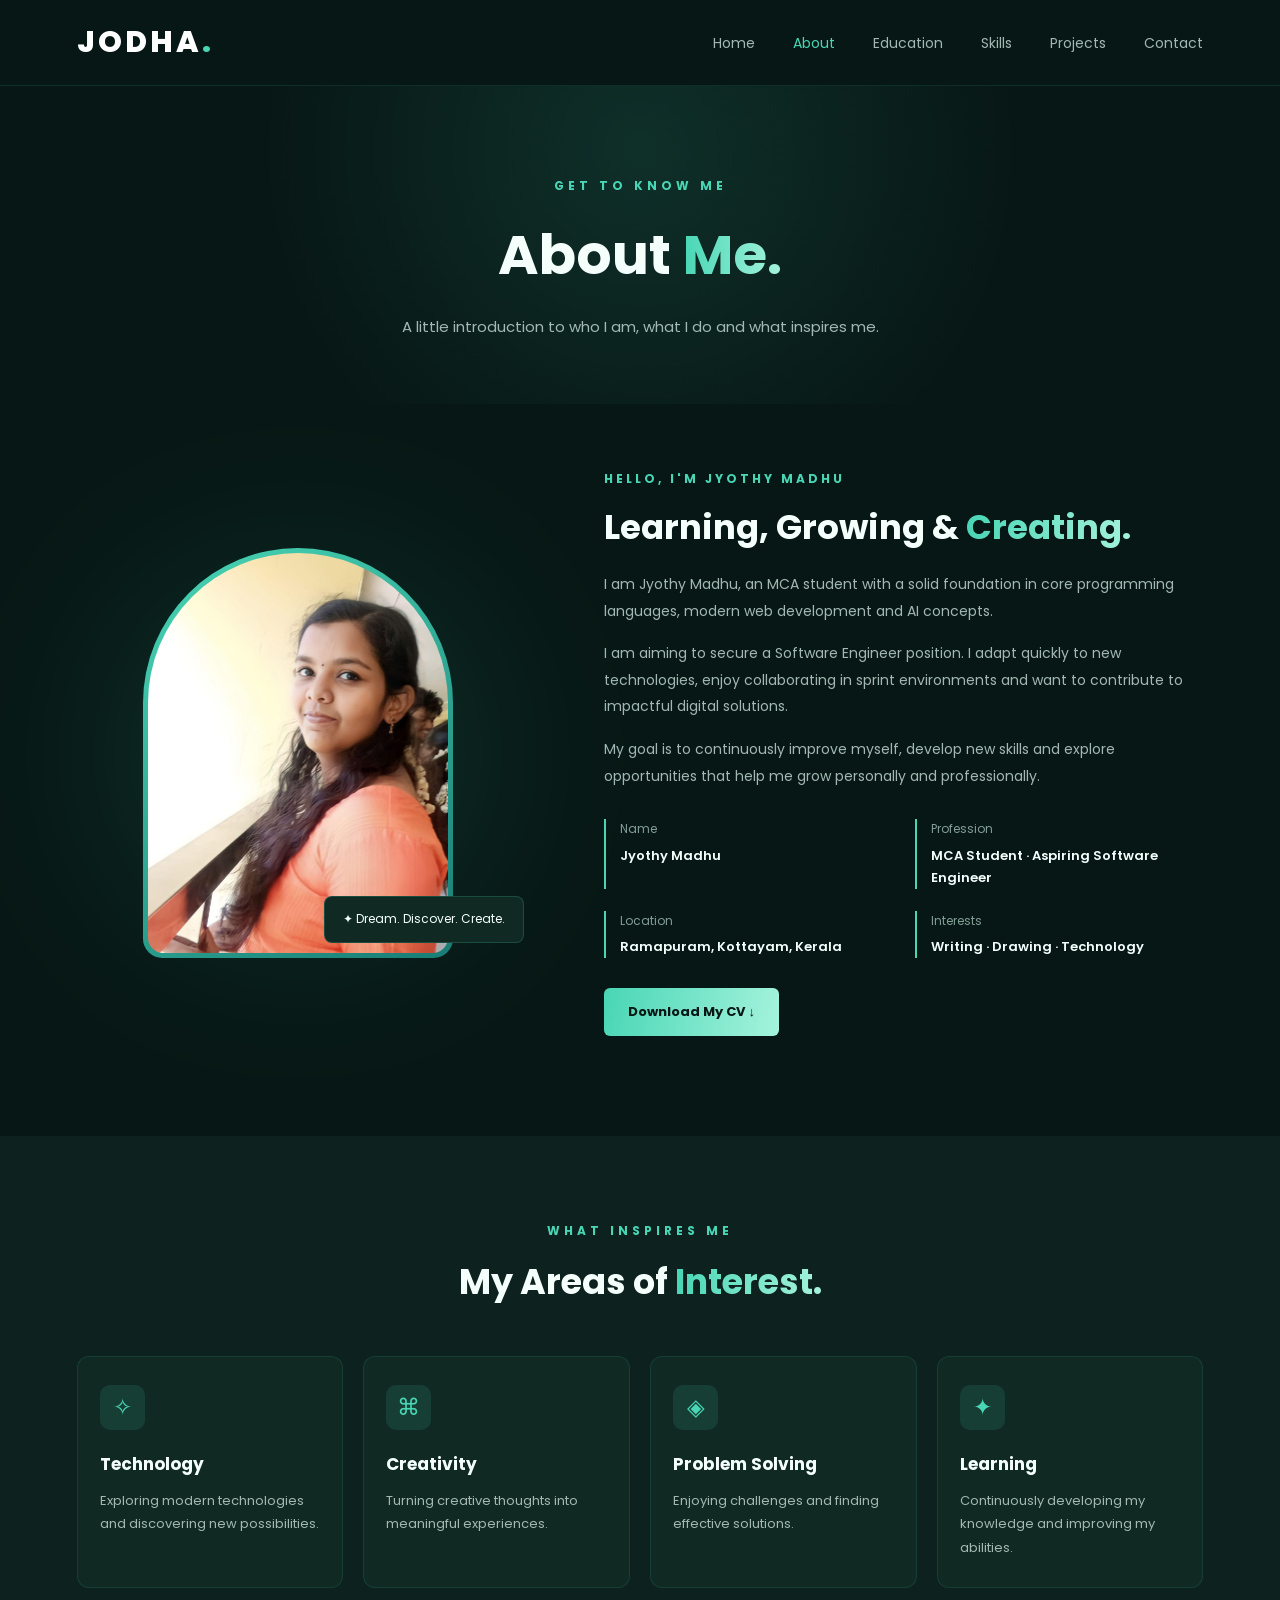
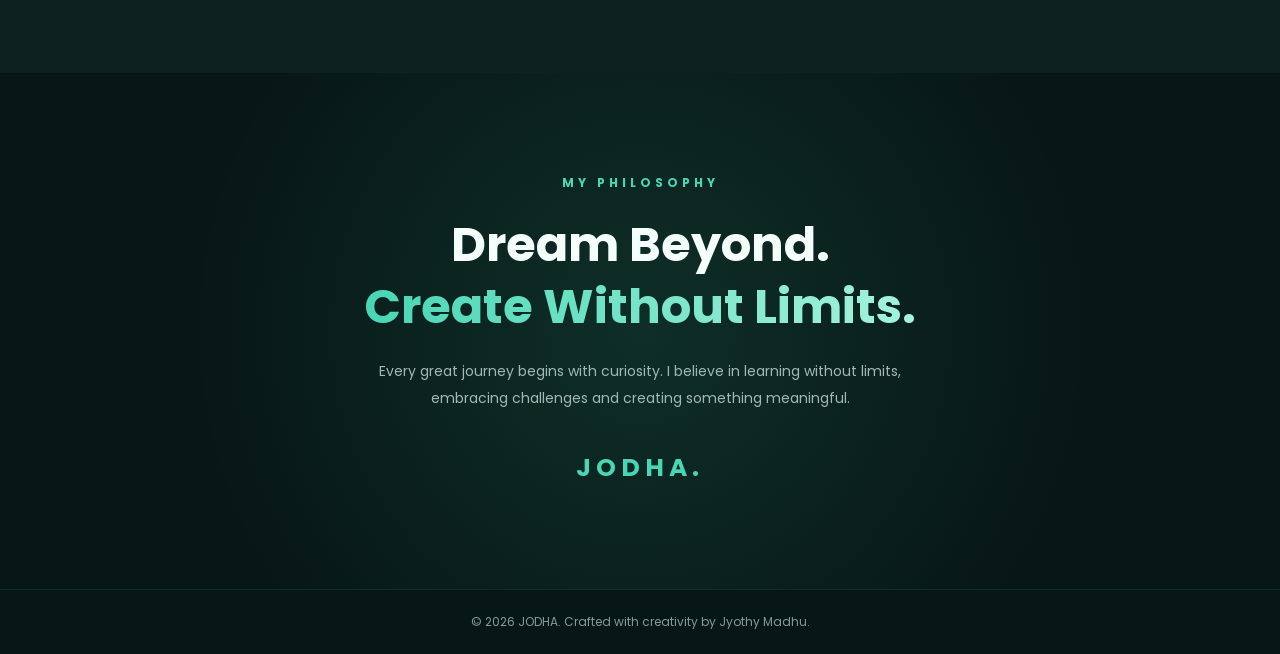
==== aboutus.html @ 98d9ed64 "Add files via upload" ====
<!DOCTYPE html>
<html lang="en">

<head>
    <meta charset="UTF-8">
    <meta name="viewport" content="width=device-width, initial-scale=1.0">

    <title>About Me | JODHA</title>

    <link rel="stylesheet" href="Assets/css/aboutus.css">

    <link rel="preconnect" href="https://fonts.googleapis.com">
    <link rel="preconnect" href="https://fonts.gstatic.com" crossorigin>

    <link href="https://fonts.googleapis.com/css2?family=Poppins:wght@300;400;500;600;700;800&display=swap" rel="stylesheet">

</head>

<body>

    <!-- NAVIGATION -->
    <header>
        <nav class="navbar">

            <a href="index.html" class="logo">
                JODHA<span>.</span>
            </a>

            <ul class="nav-links" id="navLinks">
                <li><a href="index.html">Home</a></li>
                <li><a href="aboutus.html" class="active" aria-current="page">About</a></li>
                <li><a href="education.html">Education</a></li>
                <li><a href="skills.html">Skills</a></li>
                <li><a href="projects.html">Projects</a></li>
                <li><a href="contact.html">Contact</a></li>
            </ul>

            <button class="menu-btn" id="menuBtn"
                    aria-label="Toggle navigation"
                    aria-expanded="false">
                ☰
            </button>

        </nav>
    </header>


    <!-- ABOUT HEADING -->
    <section class="about-hero">

        <div class="about-heading">

            <p class="section-label">GET TO KNOW ME</p>

            <h1>About <span>Me.</span></h1>

            <p class="subtitle">
                A little introduction to who I am,
                what I do and what inspires me.
            </p>

        </div>

    </section>


    <!-- ABOUT CONTENT -->
    <section class="about-section">

        <div class="about-image">

            <div class="image-glow"></div>

            <div class="image-frame">

                <img src="Assets/image/jyothy.jpeg"
                     alt="Jyothy Madhu">

            </div>

            <div class="image-tag">
                ✦ Dream. Discover. Create.
            </div>

        </div>


        <div class="about-text">

            <p class="small-heading">
                HELLO, I'M JYOTHY MADHU
            </p>

            <h2>
                Learning, Growing & <span>Creating.</span>
            </h2>

            <p>
                I am                 Jyothy Madhu, an MCA student with a solid foundation
                in core programming languages, modern web development
                and AI concepts.
            </p>

            <p>
                I am aiming to secure a Software Engineer position.
                I adapt quickly to new technologies, enjoy collaborating
                in sprint environments and want to contribute to impactful
                digital solutions.
            </p>

            <p>
                My goal is to continuously improve myself,
                develop new skills and explore opportunities
                that help me grow personally and professionally.
            </p>


            <!-- PERSONAL DETAILS -->
            <div class="about-details">

                <div>
                    <span>Name</span>
                    <h4>Jyothy Madhu</h4>
                </div>

                <div>
                    <span>Profession</span>
                    <h4>MCA Student · Aspiring Software Engineer</h4>
                </div>

                <div>
                    <span>Location</span>
                    <h4>Ramapuram, Kottayam, Kerala</h4>
                </div>

                <div>
                    <span>Interests</span>
                    <h4>Writing · Drawing · Technology</h4>
                </div>

            </div>


            <a href="Assets/documents/Jyothy_Madhu_CV.pdf"
               class="about-btn" download>
                Download My CV ↓
            </a>

        </div>

    </section>


    <!-- INTERESTS -->
    <section class="interests-section">

        <div class="section-title">

            <p class="section-label">WHAT INSPIRES ME</p>

            <h2>My Areas of <span>Interest.</span></h2>

        </div>


        <div class="interest-grid">

            <div class="interest-card">

                <div class="interest-icon">✧</div>

                <h3>Technology</h3>

                <p>
                    Exploring modern technologies and
                    discovering new possibilities.
                </p>

            </div>


            <div class="interest-card">

                <div class="interest-icon">⌘</div>

                <h3>Creativity</h3>

                <p>
                    Turning creative thoughts into
                    meaningful experiences.
                </p>

            </div>


            <div class="interest-card">

                <div class="interest-icon">◈</div>

                <h3>Problem Solving</h3>

                <p>
                    Enjoying challenges and finding
                    effective solutions.
                </p>

            </div>


            <div class="interest-card">

                <div class="interest-icon">✦</div>

                <h3>Learning</h3>

                <p>
                    Continuously developing my knowledge
                    and improving my abilities.
                </p>

            </div>

        </div>

    </section>


    <!-- PHILOSOPHY -->
    <section class="philosophy-section">

        <div class="philosophy-content">

            <p class="section-label">MY PHILOSOPHY</p>

            <h2>
                Dream Beyond.<br>
                <span>Create Without Limits.</span>
            </h2>

            <p>
                Every great journey begins with curiosity.
                I believe in learning without limits,
                embracing challenges and creating
                something meaningful.
            </p>

            <div class="philosophy-sign">
                JODHA.
            </div>

        </div>

    </section>


    <!-- FOOTER -->
    <footer>

        <p>
            © 2026 JODHA. Crafted with creativity by Jyothy Madhu.
        </p>

    </footer>


    <script src="Assets/js/script.js"></script>

</body>
</html>
---- Assets/css/aboutus.css ----
/* =================================
   JODHA - ABOUT PAGE
   SEA GREEN THEME
================================= */

* {
    margin: 0;
    padding: 0;
    box-sizing: border-box;
}

html {
    scroll-behavior: smooth;
}

body {
    background: #071715;
    color: #F4FFFC;
    font-family: 'Poppins', sans-serif;
    line-height: 1.7;
}

a {
    text-decoration: none;
}

/* NAVIGATION */

header {
    background: #071715;
    border-bottom: 1px solid rgba(72,214,181,0.12);
}

.navbar {
    width: 88%;
    max-width: 1250px;
    height: 85px;
    margin: auto;

    display: flex;
    justify-content: space-between;
    align-items: center;
}

.logo {
    color: white;
    font-size: 30px;
    font-weight: 800;
    letter-spacing: 3px;
}

.logo span {
    color: #48D6B5;
}

.nav-links {
    display: flex;
    align-items: center;
    gap: 38px;
    list-style: none;
}

.nav-links a {
    color: #A2B8B1;
    font-size: 14px;
    transition: 0.3s;
}

.nav-links a:hover,
.nav-links a.active {
    color: #48D6B5;
}

.menu-btn {
    display: none;
    background: none;
    border: none;
    color: white;
    font-size: 26px;
    cursor: pointer;
}

/* ABOUT HEADING */

.about-hero {
    padding: 90px 20px 65px;
    text-align: center;

    background:
    radial-gradient(circle at 50% 20%,
    rgba(72,214,181,0.13), transparent 55%);
}

.section-label {
    color: #48D6B5;
    font-size: 12px;
    font-weight: bold;
    letter-spacing: 4px;
}

.about-heading h1 {
    font-size: 55px;
    margin: 12px 0;
}

.about-heading h1 span,
.about-text h2 span,
.section-title h2 span,
.philosophy-content h2 span {
    background: linear-gradient(90deg, #48D6B5, #A5F3DC);
    -webkit-background-clip: text;
    background-clip: text;
    color: transparent;
}

.subtitle {
    color: #A2B8B1;
    font-size: 15px;
}

/* ABOUT CONTENT */

.about-section {
    width: 88%;
    max-width: 1150px;
    margin: auto;
    padding: 65px 0 100px;

    display: grid;
    grid-template-columns: 0.85fr 1.15fr;
    align-items: center;
    gap: 85px;
}

/* PROFILE IMAGE */

.about-image {
    position: relative;
    display: flex;
    justify-content: center;
    align-items: center;
}

.image-glow {
    position: absolute;
    width: 300px;
    height: 300px;
    border-radius: 50%;
    background: #48D6B5;
    filter: blur(110px);
    opacity: 0.2;
}

.image-frame {
    position: relative;
    width: 310px;
    height: 410px;
    padding: 5px;

    background: linear-gradient(145deg,
    #48D6B5, #187D75);

    border-radius: 160px 160px 20px 20px;
}

.image-frame img {
    width: 100%;
    height: 100%;
    object-fit: cover;
    object-position: center top;

    border-radius: 155px 155px 16px 16px;
    display: block;
}

.image-tag {
    position: absolute;
    bottom: 15px;
    right: -5px;

    padding: 12px 18px;
    background: #102923;

    border: 1px solid rgba(72,214,181,0.2);
    border-radius: 8px;

    font-size: 12px;
}

/* ABOUT TEXT */

.small-heading {
    color: #48D6B5;
    font-size: 12px;
    font-weight: bold;
    letter-spacing: 3px;
    margin-bottom: 15px;
}

.about-text h2 {
    font-size: 34px;
    line-height: 1.3;
    margin-bottom: 22px;
}

.about-text > p:not(.small-heading) {
    color: #A2B8B1;
    font-size: 14px;
    margin-bottom: 16px;
    line-height: 1.9;
}

/* PERSONAL DETAILS */

.about-details {
    display: grid;
    grid-template-columns: 1fr 1fr;
    gap: 22px;
    margin: 30px 0;
}

.about-details div {
    padding-left: 14px;
    border-left: 2px solid #48D6B5;
}

.about-details span {
    display: block;
    color: #829D94;
    font-size: 12px;
    margin-bottom: 5px;
}

.about-details h4 {
    font-size: 13px;
    font-weight: 600;
}

/* CV BUTTON */

.about-btn {
    display: inline-block;
    padding: 13px 24px;

    color: #071715;
    font-size: 13px;
    font-weight: bold;

    border-radius: 6px;
    background: linear-gradient(100deg,
    #48D6B5, #A5F3DC);

    transition: 0.3s;
}

.about-btn:hover {
    transform: translateY(-4px);
    box-shadow: 0 8px 25px rgba(72,214,181,0.2);
}

/* INTERESTS SECTION */

.interests-section {
    padding: 85px 6%;
    background: #0D211E;
}

.section-title {
    text-align: center;
    margin-bottom: 45px;
}

.section-title h2 {
    font-size: 35px;
    margin-top: 10px;
}

.interest-grid {
    max-width: 1150px;
    margin: auto;

    display: grid;
    grid-template-columns: repeat(4, 1fr);
    gap: 20px;
}

.interest-card {
    padding: 28px 22px;

    background: #102923;
    border: 1px solid rgba(72,214,181,0.12);

    border-radius: 12px;
    transition: 0.3s;
}

.interest-card:hover {
    transform: translateY(-7px);
    border-color: #48D6B5;
    background: #15362E;
}

.interest-icon {
    width: 45px;
    height: 45px;

    display: grid;
    place-items: center;

    background: rgba(72,214,181,0.12);
    color: #48D6B5;

    border-radius: 10px;
    font-size: 23px;
    margin-bottom: 20px;
}

.interest-card h3 {
    font-size: 17px;
    margin-bottom: 10px;
}

.interest-card p {
    font-size: 13px;
    color: #A2B8B1;
    line-height: 1.8;
}

/* PHILOSOPHY */

.philosophy-section {
    padding: 100px 20px;
    text-align: center;

    background:
    radial-gradient(circle at center,
    rgba(72,214,181,0.12), transparent 65%);
}

.philosophy-content h2 {
    font-size: 48px;
    line-height: 1.3;
    margin: 20px 0;
}

.philosophy-content > p:not(.section-label) {
    max-width: 550px;
    margin: auto;

    color: #A2B8B1;
    font-size: 14px;
    line-height: 1.9;
}

.philosophy-sign {
    margin-top: 35px;
    font-size: 25px;
    font-weight: bold;
    letter-spacing: 5px;
    color: #48D6B5;
}

/* FOOTER */

footer {
    border-top: 1px solid rgba(72,214,181,0.12);
    padding: 22px;
    text-align: center;
    color: #829D94;
    font-size: 12px;
}

/* RESPONSIVE DESIGN */

@media (max-width: 950px) {

    .about-section {
        gap: 45px;
    }

    .interest-grid {
        grid-template-columns: repeat(2, 1fr);
    }
}

@media (max-width: 800px) {

    .navbar {
        height: 70px;
    }

    .menu-btn {
        display: block;
    }

    .nav-links {
        display: none;
        position: absolute;
        top: 70px;
        left: 0;
        width: 100%;

        background: #102923;

        flex-direction: column;
        gap: 22px;

        padding: 25px;
        z-index: 100;
    }

    .nav-links.show {
        display: flex;
    }

    .about-heading h1 {
        font-size: 42px;
    }

    .about-section {
        grid-template-columns: 1fr;
        gap: 50px;
    }

    .image-frame {
        width: 260px;
        height: 350px;
    }

    .about-text h2 {
        font-size: 29px;
    }

    .interest-grid {
        grid-template-columns: 1fr;
    }

    .philosophy-content h2 {
        font-size: 35px;
    }
}

@media (max-width: 400px) {

    .about-details {
        grid-template-columns: 1fr;
    }

    .about-heading h1 {
        font-size: 36px;
    }
}
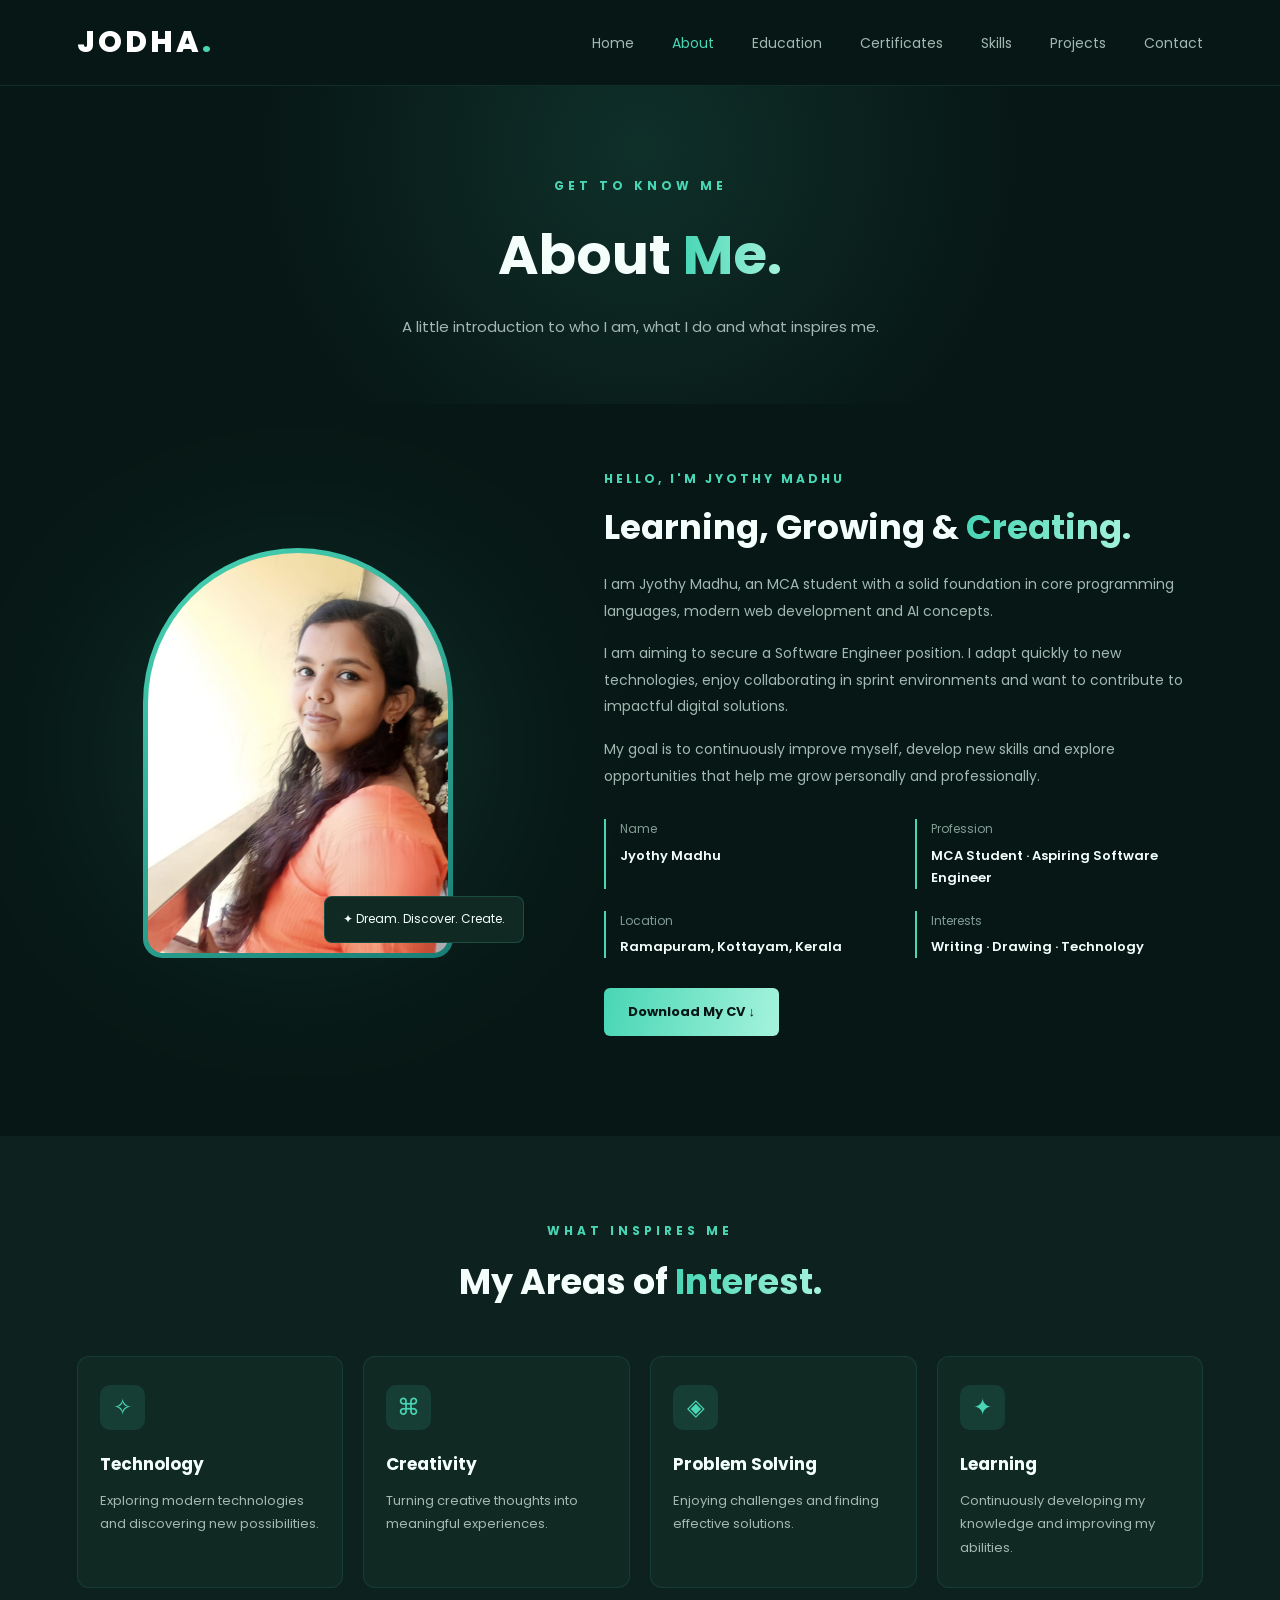
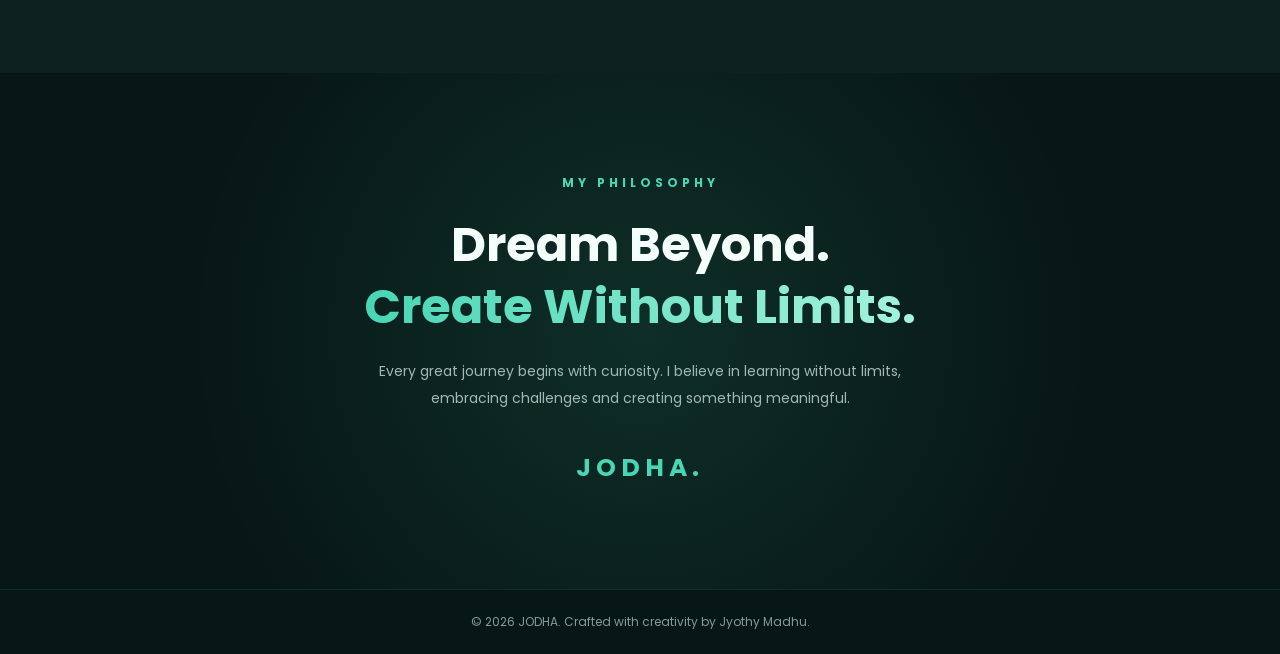
==== commit 0dcdd6cb: "Update aboutus.html" ====
--- a/aboutus.html
+++ b/aboutus.html
@@ -31,6 +31,7 @@
                 <li><a href="index.html">Home</a></li>
                 <li><a href="aboutus.html" class="active" aria-current="page">About</a></li>
                 <li><a href="education.html">Education</a></li>
+                <li><a href="certificates.html">Certificates</a></li>
                 <li><a href="skills.html">Skills</a></li>
                 <li><a href="projects.html">Projects</a></li>
                 <li><a href="contact.html">Contact</a></li>
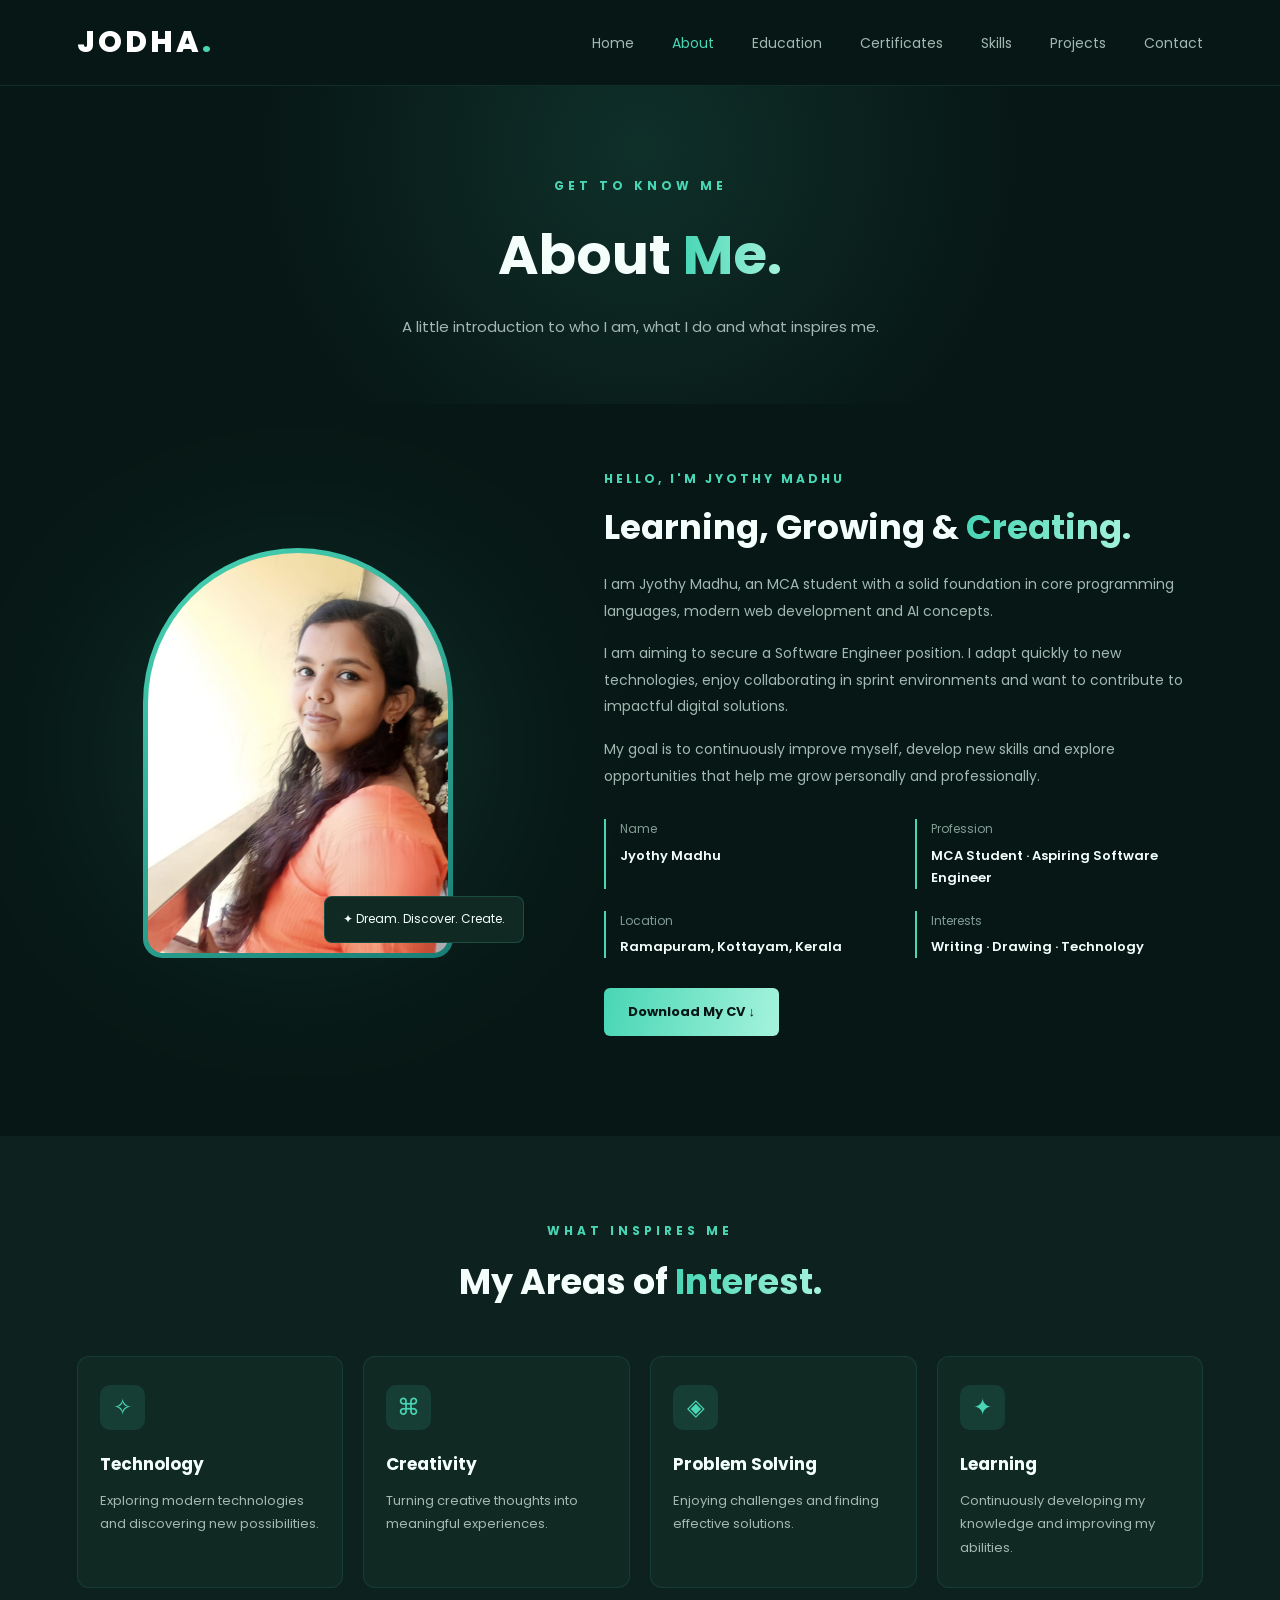
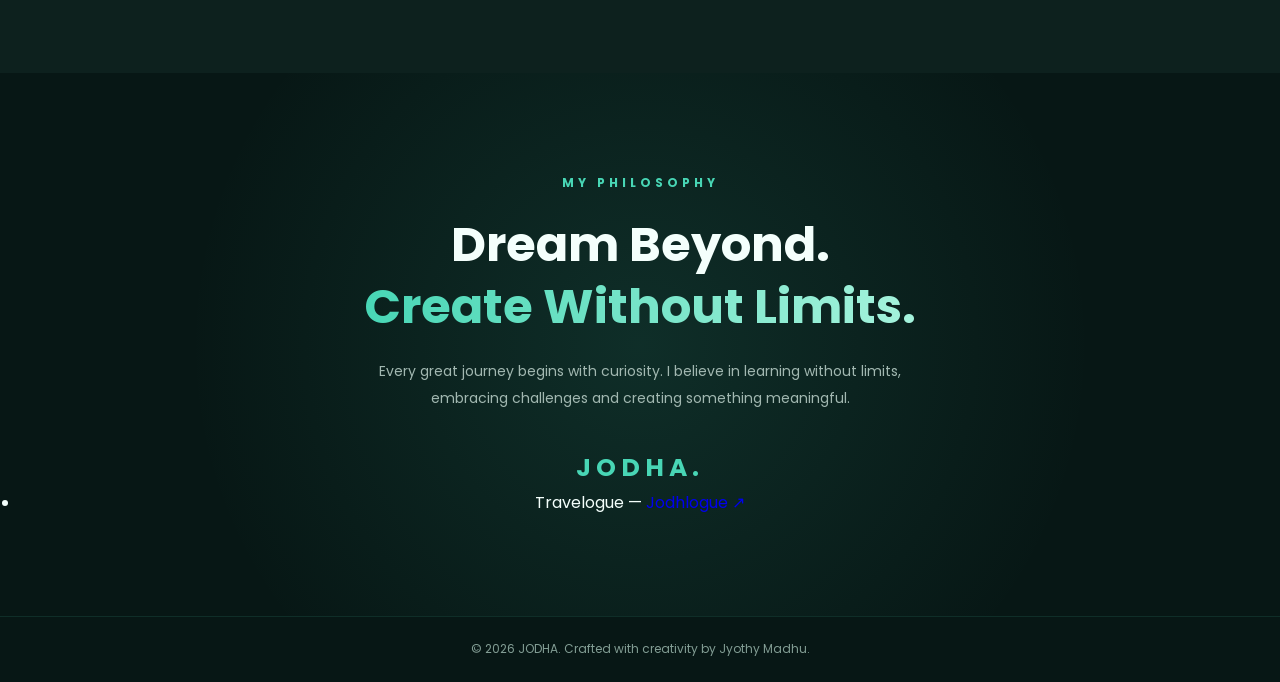
==== commit 69043be3: "Fix HTML structure and formatting in aboutus.html" ====
--- a/aboutus.html
+++ b/aboutus.html
@@ -251,7 +251,7 @@
             </div>
 
         </div>
-
+        <ul><li>Travelogue — <a href="https://jodhlogue.netlify.app" target="_blank" rel="noopener">Jodhlogue ↗</a></li></ul>
     </section>
 
 
